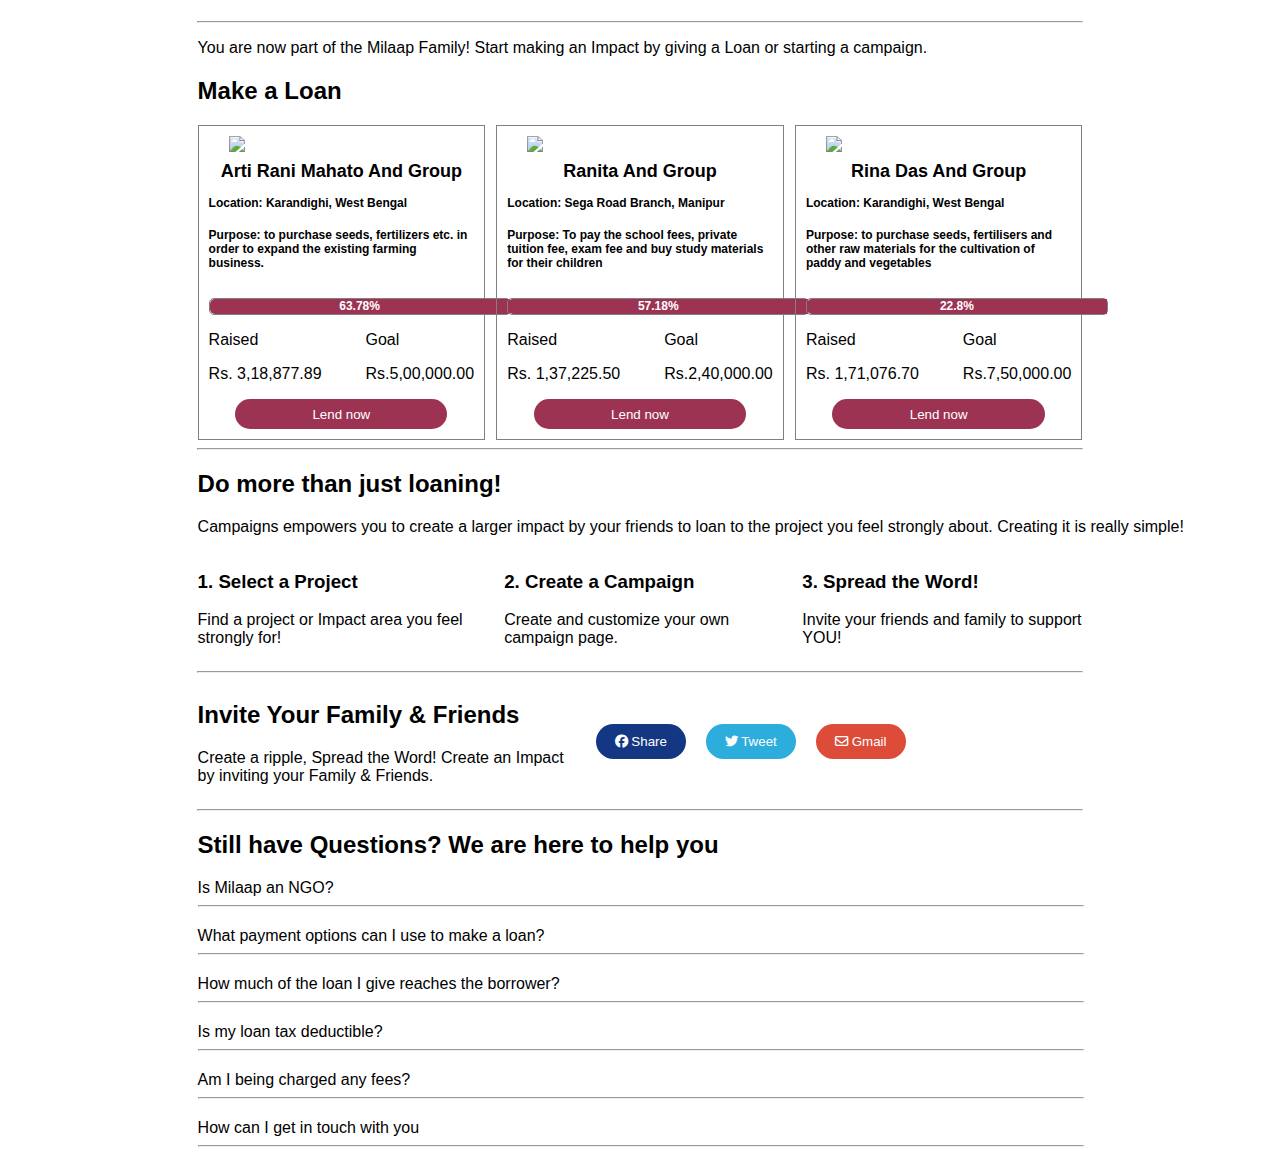
==== dashboard.html @ 0a9b15a9 "done" ====
<!DOCTYPE html>
<html lang="en">
<head>
    <meta charset="UTF-8">
    <meta http-equiv="X-UA-Compatible" content="IE=edge">
    <meta name="viewport" content="width=device-width, initial-scale=1.0">
    <title>Document</title>
    <link
      rel="stylesheet"
      type="text/css"
      href="https://cdnjs.cloudflare.com/ajax/libs/font-awesome/6.1.1/css/all.min.css"
    />
    <style>
        *{
            font-family: 'Gill Sans', 'Gill Sans MT', Calibri, 'Trebuchet MS', sans-serif;
        }
        .frst{
            margin-left: 15%;
        }
        #obj{
            width: 70%;
            margin: auto;
            display: flex;
            justify-content: space-between;
        }
        .con{
            width: 30%;
            border: 0.1px solid gray;
            padding: 10px;
        }
        .con>h4{
            margin-top: 5px;
            font-size: 18px;
            text-align: center;
        }
        .con>h6{
            margin-top: -10px;
            font-size: 12px;
        }
        .con img{
            margin-left: 20px;
        }
        .progress{
            width: 300px;
            height: 15px;
            margin: auto;
            border: 1px solid gray;
            border-radius: 5px;
        }
        #obj>.con:nth-child(1)>.progress>.progress-fill{
           /* width: 50%; */
           height: 100%;
           text-align: center;
           background-color: #9c3353 ;
           border-radius: 5px 0px 0px 5px;
           animation: anim 5s forwards;
        }
        #obj>.con:nth-child(2)>.progress>.progress-fill{
           /* width: 50%; */
           height: 100%;
           text-align: center;
           background-color: #9c3353 ;
           border-radius: 5px 0px 0px 5px;
           animation: ani 5s forwards;
        }
        #obj>.con:nth-child(3)>.progress>.progress-fill{
            height: 100%;
           text-align: center;
           background-color: #9c3353 ;
           border-radius: 5px 0px 0px 5px;
           animation: an 5s forwards;
        }
        
        #nm{
            font-size: 12px;
            font-weight: bold;
            color: white;
        }
        @keyframes anim{
            0%{
                width: 0%;
            }
            100%{
                width: 63%;
            }
        }
        @keyframes ani{
            0%{
                width: 0%;
            }
            100%{
                width: 57%;
            }
        }
        @keyframes an{
            0%{
                width: 0%;
            }
            100%{
                width: 22.8%;
            }
        }
        .progress-fill{
            margin-left: 0px;
        }
        .m_y{
            display: flex;
            justify-content: space-between;
        }
        .lnd{
            display: block;
            width: 80%;
            margin: auto;
            background-color: #9c3353;
            color: white;
            height: 30px;
            border-radius: 20px;
            border: none;
            cursor: pointer;
        }
        hr{
            width: 70%;
            color: gray;
        }
        #scnd{
            width: 70%;
            margin: auto;
            display: flex;
            justify-content: space-between;
        }
        #thrd{
            width: 70%;
            margin: auto;
            display: flex;
            justify-content: space-between;
            align-items: center;
        }
        #thrd>div:nth-child(1){
            width: 42%;
        }
        #thrd>div:nth-child(2){
            width: 55%;
        }
        #thrd>div:nth-child(2)>button{
            width: 90px;
            margin-right: 20px;
            padding-top: 10px;
            padding-bottom: 10px;
            border-radius: 20px;
            border: none;
            cursor: pointer;
        }
        #fafb{
            background-color: #133783 ;
            color: white;
        }
        #fat{
            background-color: #2daddc;
            color: white;
        }
        #fag{
            background-color: #dd4b39 ;
            color: white;
        }
        #frth{
            width: 70%;
            margin: auto;
        }
        #frth>a{
            display: block;
            text-decoration: none;
            color: black;
            margin-top: 20px;
        }
        #frth>a:hover{
            text-decoration: underline;
        }
        #frth>hr{
            width: 100%;
        }
        #frth>div{
            box-shadow: rgba(0, 0, 0, 0.1) 0px 4px 12px;
            margin-top: 20px;
            margin-bottom: 20px;
            display: none;
        }
        #frst>p{
            color: teal;
        }
        
    </style>
</head>
<body>
    <div class="frst">
        <h1 id="logged_prsn"></h1>
    </div>
    <hr>
    <div class="frst">
        <p>You are now part of the Milaap Family! Start making an Impact by giving a Loan or starting a campaign.</p>
        <h2>Make a Loan</h2>
    </div>
    <div id="obj">

    </div>
    <hr>
    <div class="frst">
        <h2>Do more than just loaning!</h2>
        <p>Campaigns empowers you to create a larger impact by your friends to loan to the project you feel strongly about. Creating it is really simple!</p>
    </div>
    <div id="scnd">
        <div>
            <h3>1. Select a Project</h3>
            <p>Find a project or Impact area you feel strongly for!</p>
        </div>
        <div>
            <h3>2. Create a Campaign</h3>
            <p>Create and customize your own campaign page.</p>
        </div>
        <div>
            <h3>3. Spread the Word!</h3>
            <p>Invite your friends and family to support YOU!</p>
        </div>
    </div>
    <hr>
    <div id="thrd">
        <div>
            <h2>Invite Your Family & Friends</h2>
            <p>Create a ripple, Spread the Word! Create an Impact by inviting your Family & Friends.</p>
        </div>
        <div>
            <button id="fafb"><i class="fa-brands fa-facebook"></i> Share</button><button id="fat"><i class="fa-brands fa-twitter"></i> Tweet</button><button id="fag"><i class="fa-regular fa-envelope"></i> Gmail</button>
        </div>
    </div>
    <hr>
    <div class="frst">
        <h2>Still have Questions? We are here to help you</h2>
    </div>
    <div id="frth">
        <a href="#fir_h" id="fir_a">Is Milaap an NGO?</a>
        <hr>
        <div id="fir_h">
            Milaap is not an NGO. We are a mission-driven, private limited company where social impact and self-sustainability are our primary goals. In order to scale Milaap and reach as many families as possible, we’ve raised capital & resources from social investors to fund our technology, field operations and other long-term expenditures. Our goal is to be a self-sustainable organization.
        </div>
        <a href="#fir_h" id="se_a">What payment options can I use to make a loan?</a>
        <hr>
        <div id="se_h">
            100%. To ensure that your entire loan amount reaches the end borrower, Milaap also absorbs the payment transaction charges (credit/debit card, net banking, PayPal, Stripe) on your loan payment.
        </div>
        <a href="#se_h" id="th_a">How much of the loan I give reaches the borrower?</a>
        <hr>
        <div id="th_h">
            100%. To ensure that your entire loan amount reaches the end borrower, Milaap also absorbs the payment transaction charges (credit/debit card, net banking, PayPal, Stripe) on your loan payment.
        </div>
        <a href="#th_h" id="fo_a">Is my loan tax deductible?</a>
        <hr>
        <div id="fo_h">
            Since the loans you make on Milaap are repaid by the borrowers, your loan is not tax deductible. Unlike charitable contributions where you make a donation (which can be tax deductible), Milaap accepts only loans made by you to deserving borrowers across India.
        </div>
        <a href="#fo_h" id="fi_a">Am I being charged any fees?</a>
        <hr>
        <div id="fi_h">
            Milaap does not charge lenders a fee to lenders. We even absorb transaction fees to ensure that lenders are able to create maximum impact with their loans . Milaap charges a 5% fee on the loans disbursed to its field partners, in order to cover a fraction of its operating costs. We’ve also raised funds from private individuals and institutions to sustain our operations. Learn more about them here
        </div>
        <a href="#fi_h" id="si_a">How can I get in touch with you</a>
        <hr>
        <div id="si_h">
            The fastest way to reach us is through Twitter or Facebook. Send a tweet to @milaapdotorg or post on our page – https://www.facebook.com/milaap
            For issues pertaining to loan payment, repayments and general queries, send an email to feedback [AT] milaap [DOT] org.
            You can also call us at + 91 9916174848 Monday – Friday 10AM to 7PM (IST).
        </div>
    </div>
    
</body>
</html>
<script>
    let data=[
        {
            img:"https://cimages.milaap.org/milaap/image/upload/c_fill,g_faces,h_176,w_282/v1656834689/production/images/loan/a029000000uOWxfAAG-IMG-20181015-WA0008_1656834687.jpg",
            title:"Arti Rani Mahato And Group",
            loc:"Location: Karandighi, West Bengal",
            purpose:"Purpose: to purchase seeds, fertilizers etc. in order to expand the existing farming business.",
            percent:"63.78%",
            Raised:"Rs. 3,18,877.89",
            goal:"Rs.5,00,000.00"

        },
        {
            img:"https://cimages.milaap.org/milaap/image/upload/c_fill,g_faces,h_176,w_282/v1660292014/production/images/loan/a020o0000182Ln2AAE-SAT2B01_1660292012.jpg",
            title:"Ranita And Group",
            loc:"Location: Sega Road Branch, Manipur",
            purpose:"Purpose: To pay the school fees, private tuition fee, exam fee and buy study materials for their children",
            percent:"57.18%",
            Raised:"Rs. 1,37,225.50",
            goal:"Rs.2,40,000.00"
        },
        {
            img:"https://cimages.milaap.org/milaap/image/upload/c_fill,g_faces,h_176,w_282/v1656735329/production/images/loan/a020o000011o3FYAAY-KarandighiBrJuiGroup_1656735328.jpg",
            title:"Rina Das And Group",
            loc:"Location: Karandighi, West Bengal",
            purpose:"Purpose: to purchase seeds, fertilisers and other raw materials for the cultivation of paddy and vegetables",
            percent:"22.8%",
            Raised:"Rs. 1,71,076.70",
            goal:"Rs.7,50,000.00"
        },

    ];

    append(data);

    function append(data){
        data.forEach((el)=>{
            let image=document.createElement("img");
            image.src=el.img;
            let title=document.createElement("h4");
            title.innerText=el.title;
            let loc=document.createElement("h6");
            loc.innerText=el.loc;
            let purpose=document.createElement("h6");
            purpose.innerText=el.purpose;
            let bar=document.createElement("div");
            bar.setAttribute("class","progress");
            let bar1=document.createElement("div");
            bar1.setAttribute("class","progress-fill");
            let bar2=document.createElement("div");
            bar2.innerHTML=el.percent
            bar2.setAttribute("id","nm");
            bar1.append(bar2);
            bar.append(bar1);
            let money=document.createElement("div");
            money.setAttribute("class","m_y");
            let raise=document.createElement("div");
            let gol=document.createElement("div");
            let r=document.createElement("p");
            r.innerText="Raised";
            let amt=document.createElement("p");
            amt.innerText=el.Raised
            let g=document.createElement("p");
            g.innerText="Goal";
            let gl=document.createElement("p");
            gl.innerText=el.goal
            raise.append(r,amt);
            gol.append(g,gl);
            money.append(raise,gol)
            let btn=document.createElement("button");
            btn.innerText="Lend now"
            btn.setAttribute("class","lnd")
            let box=document.createElement("div");
            box.setAttribute("class","con")
            box.append(image,title,loc,purpose,bar,money,btn);
            document.getElementById("obj").append(box);
        })
    };

    let loggeddata= JSON.parse(localStorage.getItem("succ")) || [];

    

    window.addEventListener("load",()=>{
       inputdata();
    })
    function inputdata(){
        let nam=document.getElementById("logged_prsn");
    for(let i in loggeddata){
        if(i==="name"){
            nam.innerText=`Welcome, ${loggeddata[i]}`
        }
    }
};

let div1=document.getElementById("fir_h");
let div2=document.getElementById("se_h");
let div3=document.getElementById("th_h");
let div4=document.getElementById("fo_h");
let div5=document.getElementById("fi_h");
let div6=document.getElementById("si_h");
let c=0;
let c2=0;
let c3=0;
let c4=0;
let c5=0;
let c6=0;
document.getElementById("fir_a").addEventListener("click",()=>{
    c++;
    if(c%2!==0){
        div1.style.display="block";
        div2.style.display="none";
        div3.style.display="none";
        div4.style.display="none";
        div5.style.display="none";
        div6.style.display="none";
    }else{
        div1.style.display="none";
    }   
});
document.getElementById("se_a").addEventListener("click",()=>{
    c2++;
    if(c2%2!==0){
        div1.style.display="none";
        div2.style.display="block";
        div2.style.transition="all 0.8sec"
        div3.style.display="none";
        div4.style.display="none";
        div5.style.display="none";
        div6.style.display="none";
    }else{
        div2.style.display="none";
    }   
});
document.getElementById("th_a").addEventListener("click",()=>{
    c3++;
    if(c3%2!==0){
        div1.style.display="none";
        div2.style.display="none";
        div3.style.display="block";
        div4.style.display="none";
        div5.style.display="none";
        div6.style.display="none";
    }else{
        div3.style.display="none";
    }   
});
document.getElementById("fo_a").addEventListener("click",()=>{
    c4++;
    if(c4%2!==0){
        div1.style.display="none";
        div2.style.display="none";
        div3.style.display="none";
        div4.style.display="block";
        div5.style.display="none";
        div6.style.display="none";
    }else{
        div4.style.display="none";
    }   
});
document.getElementById("fi_a").addEventListener("click",()=>{
    c5++;
    if(c5%2!==0){
        div1.style.display="none";
        div2.style.display="none";
        div3.style.display="none";
        div4.style.display="none";
        div5.style.display="block";
        div6.style.display="none";
    }else{
        div5.style.display="none";
    }   
});
document.getElementById("si_a").addEventListener("click",()=>{
    c6++;
    if(c6%2!==0){
        div1.style.display="none";
        div2.style.display="none";
        div3.style.display="none";
        div4.style.display="none";
        div5.style.display="none";
        div6.style.display="block";
    }else{
        div6.style.display="none";
    }   
})



</script>
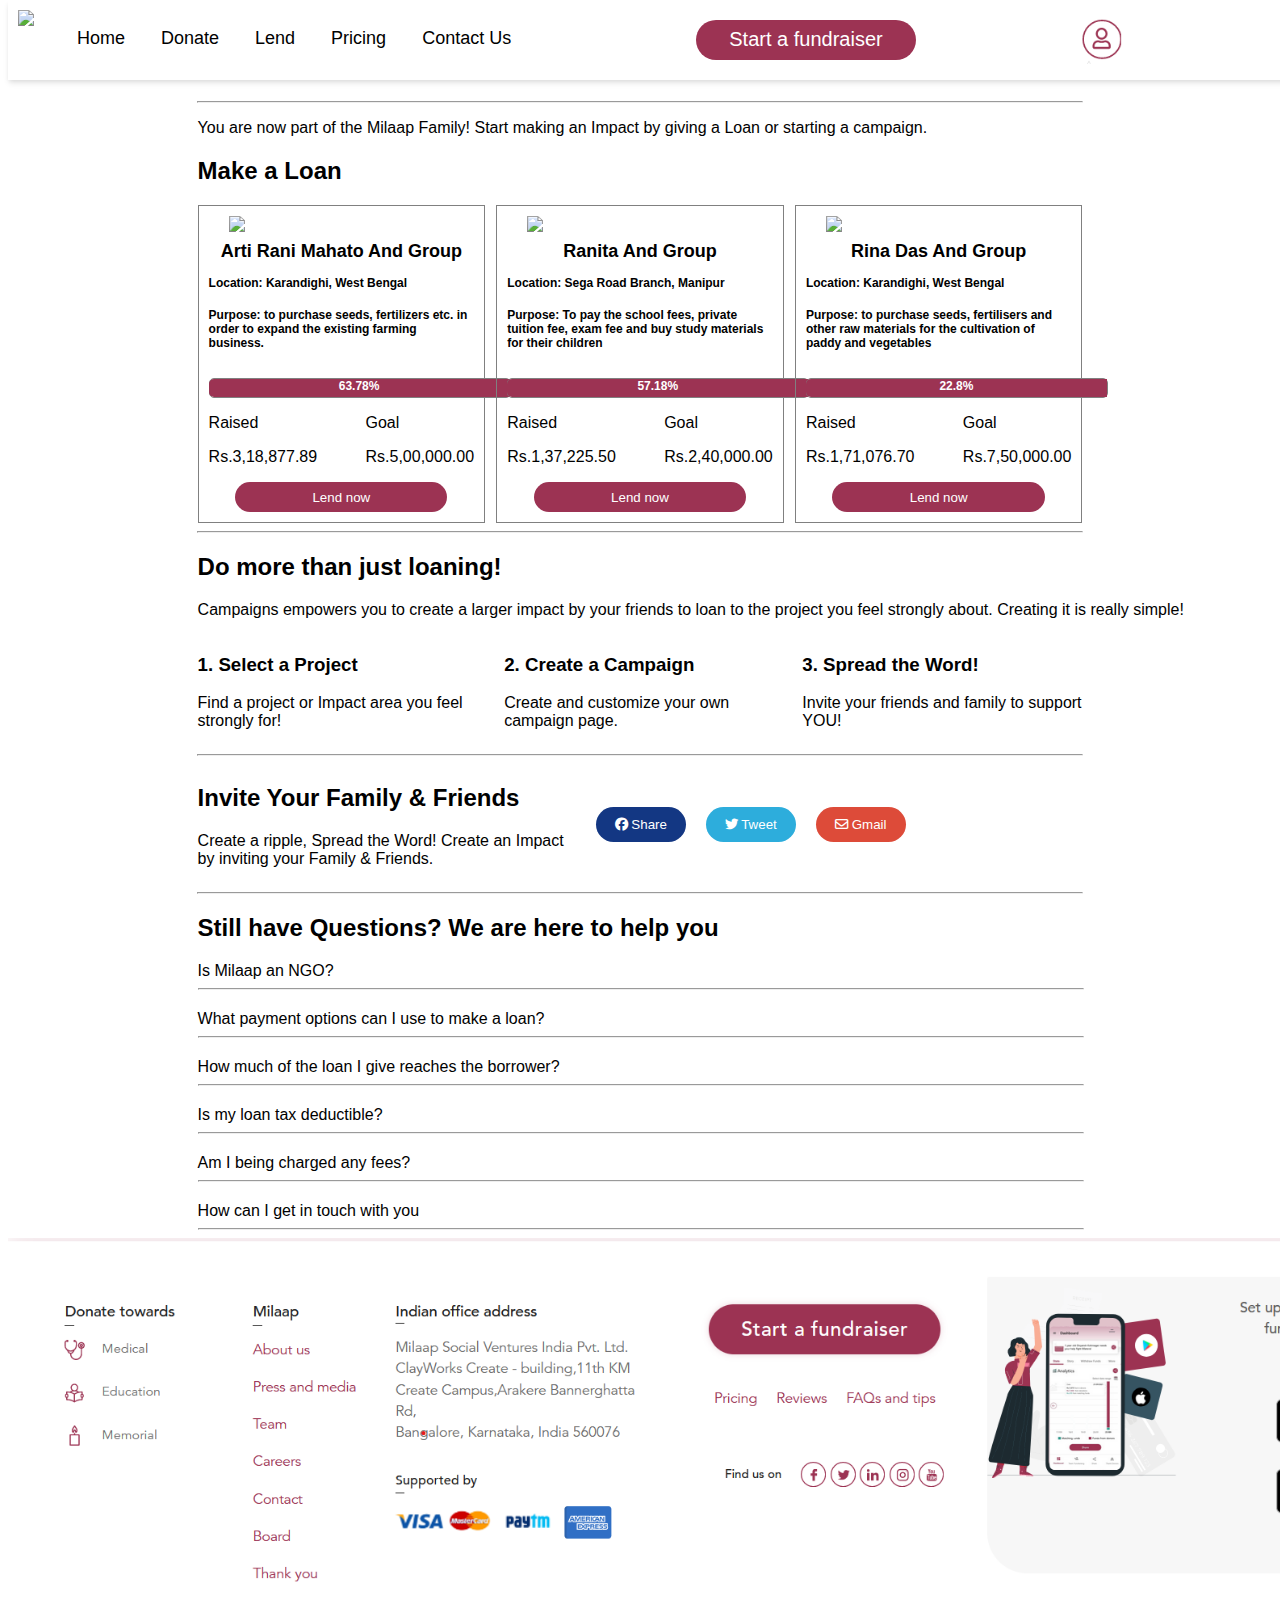
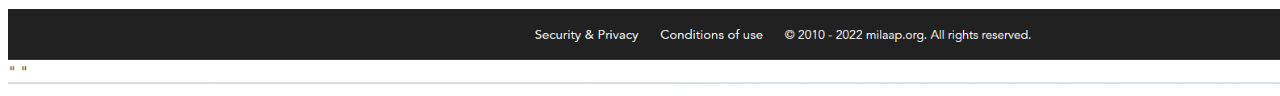
==== commit 133439db: "merge" ====
--- a/dashboard.html
+++ b/dashboard.html
@@ -1,113 +1,138 @@
 <!DOCTYPE html>
 <html lang="en">
+
 <head>
     <meta charset="UTF-8">
     <meta http-equiv="X-UA-Compatible" content="IE=edge">
     <meta name="viewport" content="width=device-width, initial-scale=1.0">
     <title>Document</title>
-    <link
-      rel="stylesheet"
-      type="text/css"
-      href="https://cdnjs.cloudflare.com/ajax/libs/font-awesome/6.1.1/css/all.min.css"
-    />
+    <link rel="stylesheet" href="./components/nav.css">
+    <link rel="stylesheet" type="text/css"
+        href="https://cdnjs.cloudflare.com/ajax/libs/font-awesome/6.1.1/css/all.min.css" />
     <style>
-        *{
+        * {
             font-family: 'Gill Sans', 'Gill Sans MT', Calibri, 'Trebuchet MS', sans-serif;
         }
-        .frst{
+
+        :root {
+            --my-end-width1: 50%;
+            --my-end-width2: 50%;
+            --my-end-width3: 90.5638261%;
+        }
+
+        .frst {
             margin-left: 15%;
         }
-        #obj{
+
+        #obj {
             width: 70%;
             margin: auto;
             display: flex;
             justify-content: space-between;
         }
-        .con{
+
+        .con {
             width: 30%;
             border: 0.1px solid gray;
             padding: 10px;
         }
-        .con>h4{
+
+        .con>h4 {
             margin-top: 5px;
             font-size: 18px;
             text-align: center;
         }
-        .con>h6{
+
+        .con>h6 {
             margin-top: -10px;
             font-size: 12px;
         }
-        .con img{
+
+        .con img {
             margin-left: 20px;
         }
-        .progress{
+
+        .progress {
             width: 300px;
-            height: 15px;
+            height: 18px;
             margin: auto;
             border: 1px solid gray;
             border-radius: 5px;
         }
-        #obj>.con:nth-child(1)>.progress>.progress-fill{
-           /* width: 50%; */
-           height: 100%;
-           text-align: center;
-           background-color: #9c3353 ;
-           border-radius: 5px 0px 0px 5px;
-           animation: anim 5s forwards;
-        }
-        #obj>.con:nth-child(2)>.progress>.progress-fill{
-           /* width: 50%; */
-           height: 100%;
-           text-align: center;
-           background-color: #9c3353 ;
-           border-radius: 5px 0px 0px 5px;
-           animation: ani 5s forwards;
-        }
-        #obj>.con:nth-child(3)>.progress>.progress-fill{
+
+        #obj>.con:nth-child(1)>.progress>.progress-fill {
+            /* width: 50%; */
             height: 100%;
-           text-align: center;
-           background-color: #9c3353 ;
-           border-radius: 5px 0px 0px 5px;
-           animation: an 5s forwards;
-        }
-        
-        #nm{
+            text-align: center;
+            background-color: #9c3353;
+            border-radius: 5px 0px 0px 5px;
+            animation: anim 5s forwards;
+        }
+
+        #obj>.con:nth-child(2)>.progress>.progress-fill {
+            /* width: 50%; */
+            height: 100%;
+            text-align: center;
+            background-color: #9c3353;
+            border-radius: 5px 0px 0px 5px;
+            animation: ani 5s forwards;
+        }
+
+        #obj>.con:nth-child(3)>.progress>.progress-fill {
+            height: 100%;
+            text-align: center;
+            background-color: #9c3353;
+            border-radius: 5px 0px 0px 5px;
+            animation: an 5s forwards;
+        }
+
+        #nm {
             font-size: 12px;
             font-weight: bold;
             color: white;
         }
-        @keyframes anim{
-            0%{
+
+        @keyframes anim {
+            0% {
                 width: 0%;
             }
-            100%{
-                width: 63%;
-            }
-        }
-        @keyframes ani{
-            0%{
+
+            100% {
+                width: var(--my-end-width1);
+            }
+        }
+
+        @keyframes ani {
+            0% {
                 width: 0%;
             }
-            100%{
-                width: 57%;
-            }
-        }
-        @keyframes an{
-            0%{
+
+            100% {
+                width: var(--my-end-width2);
+            }
+        }
+
+        @keyframes an {
+            0% {
                 width: 0%;
             }
-            100%{
-                width: 22.8%;
-            }
-        }
-        .progress-fill{
-            margin-left: 0px;
-        }
-        .m_y{
+
+            100% {
+                width: var(--my-end-width3);
+            }
+        }
+
+        .progress-fill {
+            margin-left: -1px;
+            align-items: center;
+        }
+
+        .m_y {
             display: flex;
             justify-content: space-between;
         }
-        .lnd{
+
+        .lnd {
             display: block;
             width: 80%;
             margin: auto;
@@ -118,30 +143,36 @@
             border: none;
             cursor: pointer;
         }
-        hr{
+
+        hr {
             width: 70%;
             color: gray;
         }
-        #scnd{
+
+        #scnd {
             width: 70%;
             margin: auto;
             display: flex;
             justify-content: space-between;
         }
-        #thrd{
+
+        #thrd {
             width: 70%;
             margin: auto;
             display: flex;
             justify-content: space-between;
             align-items: center;
         }
-        #thrd>div:nth-child(1){
+
+        #thrd>div:nth-child(1) {
             width: 42%;
         }
-        #thrd>div:nth-child(2){
+
+        #thrd>div:nth-child(2) {
             width: 55%;
         }
-        #thrd>div:nth-child(2)>button{
+
+        #thrd>div:nth-child(2)>button {
             width: 90px;
             margin-right: 20px;
             padding-top: 10px;
@@ -150,47 +181,58 @@
             border: none;
             cursor: pointer;
         }
-        #fafb{
-            background-color: #133783 ;
+
+        #fafb {
+            background-color: #133783;
             color: white;
         }
-        #fat{
+
+        #fat {
             background-color: #2daddc;
             color: white;
         }
-        #fag{
-            background-color: #dd4b39 ;
+
+        #fag {
+            background-color: #dd4b39;
             color: white;
         }
-        #frth{
+
+        #frth {
             width: 70%;
             margin: auto;
         }
-        #frth>a{
+
+        #frth>a {
             display: block;
             text-decoration: none;
             color: black;
             margin-top: 20px;
         }
-        #frth>a:hover{
+
+        #frth>a:hover {
             text-decoration: underline;
         }
-        #frth>hr{
+
+        #frth>hr {
             width: 100%;
         }
-        #frth>div{
+
+        #frth>div {
             box-shadow: rgba(0, 0, 0, 0.1) 0px 4px 12px;
             margin-top: 20px;
             margin-bottom: 20px;
+            padding: 30px 0px 30px 20px;
             display: none;
         }
-        #frst>p{
+
+        #frst>p {
             color: teal;
         }
-        
     </style>
 </head>
+
 <body>
+    <div id="nav"></div>
     <div class="frst">
         <h1 id="logged_prsn"></h1>
     </div>
@@ -205,7 +247,8 @@
     <hr>
     <div class="frst">
         <h2>Do more than just loaning!</h2>
-        <p>Campaigns empowers you to create a larger impact by your friends to loan to the project you feel strongly about. Creating it is really simple!</p>
+        <p>Campaigns empowers you to create a larger impact by your friends to loan to the project you feel strongly
+            about. Creating it is really simple!</p>
     </div>
     <div id="scnd">
         <div>
@@ -228,7 +271,9 @@
             <p>Create a ripple, Spread the Word! Create an Impact by inviting your Family & Friends.</p>
         </div>
         <div>
-            <button id="fafb"><i class="fa-brands fa-facebook"></i> Share</button><button id="fat"><i class="fa-brands fa-twitter"></i> Tweet</button><button id="fag"><i class="fa-regular fa-envelope"></i> Gmail</button>
+            <button id="fafb"><i class="fa-brands fa-facebook"></i> Share</button><button id="fat"><i
+                    class="fa-brands fa-twitter"></i> Tweet</button><button id="fag"><i
+                    class="fa-regular fa-envelope"></i> Gmail</button>
         </div>
     </div>
     <hr>
@@ -239,226 +284,285 @@
         <a href="#fir_h" id="fir_a">Is Milaap an NGO?</a>
         <hr>
         <div id="fir_h">
-            Milaap is not an NGO. We are a mission-driven, private limited company where social impact and self-sustainability are our primary goals. In order to scale Milaap and reach as many families as possible, we’ve raised capital & resources from social investors to fund our technology, field operations and other long-term expenditures. Our goal is to be a self-sustainable organization.
+            Milaap is not an NGO. We are a mission-driven, private limited company where social impact and
+            self-sustainability are our primary goals. In order to scale Milaap and reach as many families as possible,
+            we’ve raised capital & resources from social investors to fund our technology, field operations and other
+            long-term expenditures. Our goal is to be a self-sustainable organization.
         </div>
         <a href="#fir_h" id="se_a">What payment options can I use to make a loan?</a>
         <hr>
         <div id="se_h">
-            100%. To ensure that your entire loan amount reaches the end borrower, Milaap also absorbs the payment transaction charges (credit/debit card, net banking, PayPal, Stripe) on your loan payment.
+            100%. To ensure that your entire loan amount reaches the end borrower, Milaap also absorbs the payment
+            transaction charges (credit/debit card, net banking, PayPal, Stripe) on your loan payment.
         </div>
         <a href="#se_h" id="th_a">How much of the loan I give reaches the borrower?</a>
         <hr>
         <div id="th_h">
-            100%. To ensure that your entire loan amount reaches the end borrower, Milaap also absorbs the payment transaction charges (credit/debit card, net banking, PayPal, Stripe) on your loan payment.
+            100%. To ensure that your entire loan amount reaches the end borrower, Milaap also absorbs the payment
+            transaction charges (credit/debit card, net banking, PayPal, Stripe) on your loan payment.
         </div>
         <a href="#th_h" id="fo_a">Is my loan tax deductible?</a>
         <hr>
         <div id="fo_h">
-            Since the loans you make on Milaap are repaid by the borrowers, your loan is not tax deductible. Unlike charitable contributions where you make a donation (which can be tax deductible), Milaap accepts only loans made by you to deserving borrowers across India.
+            Since the loans you make on Milaap are repaid by the borrowers, your loan is not tax deductible. Unlike
+            charitable contributions where you make a donation (which can be tax deductible), Milaap accepts only loans
+            made by you to deserving borrowers across India.
         </div>
         <a href="#fo_h" id="fi_a">Am I being charged any fees?</a>
         <hr>
         <div id="fi_h">
-            Milaap does not charge lenders a fee to lenders. We even absorb transaction fees to ensure that lenders are able to create maximum impact with their loans . Milaap charges a 5% fee on the loans disbursed to its field partners, in order to cover a fraction of its operating costs. We’ve also raised funds from private individuals and institutions to sustain our operations. Learn more about them here
+            Milaap does not charge lenders a fee to lenders. We even absorb transaction fees to ensure that lenders are
+            able to create maximum impact with their loans . Milaap charges a 5% fee on the loans disbursed to its field
+            partners, in order to cover a fraction of its operating costs. We’ve also raised funds from private
+            individuals and institutions to sustain our operations. Learn more about them here
         </div>
         <a href="#fi_h" id="si_a">How can I get in touch with you</a>
         <hr>
         <div id="si_h">
-            The fastest way to reach us is through Twitter or Facebook. Send a tweet to @milaapdotorg or post on our page – https://www.facebook.com/milaap
-            For issues pertaining to loan payment, repayments and general queries, send an email to feedback [AT] milaap [DOT] org.
+            The fastest way to reach us is through Twitter or Facebook. Send a tweet to @milaapdotorg or post on our
+            page – https://www.facebook.com/milaap
+            For issues pertaining to loan payment, repayments and general queries, send an email to feedback [AT] milaap
+            [DOT] org.
             You can also call us at + 91 9916174848 Monday – Friday 10AM to 7PM (IST).
         </div>
     </div>
-    
+
+    <div id="footer"></div>
+
 </body>
+
 </html>
 <script>
-    let data=[
+
+    let data = [
         {
-            img:"https://cimages.milaap.org/milaap/image/upload/c_fill,g_faces,h_176,w_282/v1656834689/production/images/loan/a029000000uOWxfAAG-IMG-20181015-WA0008_1656834687.jpg",
-            title:"Arti Rani Mahato And Group",
-            loc:"Location: Karandighi, West Bengal",
-            purpose:"Purpose: to purchase seeds, fertilizers etc. in order to expand the existing farming business.",
-            percent:"63.78%",
-            Raised:"Rs. 3,18,877.89",
-            goal:"Rs.5,00,000.00"
+            img: "https://cimages.milaap.org/milaap/image/upload/c_fill,g_faces,h_176,w_282/v1656834689/production/images/loan/a029000000uOWxfAAG-IMG-20181015-WA0008_1656834687.jpg",
+            title: "Arti Rani Mahato And Group",
+            loc: "Location: Karandighi, West Bengal",
+            purpose: "Purpose: to purchase seeds, fertilizers etc. in order to expand the existing farming business.",
+            percent: "63.78%",
+            Raised: "3,18,877.89",
+            goal: "5,00,000.00"
 
         },
         {
-            img:"https://cimages.milaap.org/milaap/image/upload/c_fill,g_faces,h_176,w_282/v1660292014/production/images/loan/a020o0000182Ln2AAE-SAT2B01_1660292012.jpg",
-            title:"Ranita And Group",
-            loc:"Location: Sega Road Branch, Manipur",
-            purpose:"Purpose: To pay the school fees, private tuition fee, exam fee and buy study materials for their children",
-            percent:"57.18%",
-            Raised:"Rs. 1,37,225.50",
-            goal:"Rs.2,40,000.00"
+            img: "https://cimages.milaap.org/milaap/image/upload/c_fill,g_faces,h_176,w_282/v1660292014/production/images/loan/a020o0000182Ln2AAE-SAT2B01_1660292012.jpg",
+            title: "Ranita And Group",
+            loc: "Location: Sega Road Branch, Manipur",
+            purpose: "Purpose: To pay the school fees, private tuition fee, exam fee and buy study materials for their children",
+            percent: "57.18%",
+            Raised: "1,37,225.50",
+            goal: "2,40,000.00"
         },
         {
-            img:"https://cimages.milaap.org/milaap/image/upload/c_fill,g_faces,h_176,w_282/v1656735329/production/images/loan/a020o000011o3FYAAY-KarandighiBrJuiGroup_1656735328.jpg",
-            title:"Rina Das And Group",
-            loc:"Location: Karandighi, West Bengal",
-            purpose:"Purpose: to purchase seeds, fertilisers and other raw materials for the cultivation of paddy and vegetables",
-            percent:"22.8%",
-            Raised:"Rs. 1,71,076.70",
-            goal:"Rs.7,50,000.00"
+            img: "https://cimages.milaap.org/milaap/image/upload/c_fill,g_faces,h_176,w_282/v1656735329/production/images/loan/a020o000011o3FYAAY-KarandighiBrJuiGroup_1656735328.jpg",
+            title: "Rina Das And Group",
+            loc: "Location: Karandighi, West Bengal",
+            purpose: "Purpose: to purchase seeds, fertilisers and other raw materials for the cultivation of paddy and vegetables",
+            percent: "22.8%",
+            Raised: "1,71,076.70",
+            goal: "7,50,000.00"
         },
 
     ];
 
+    let xx = 0;
+    let xy = 0;
+    let xz = 0;
+    for (let i = 0; i < data.length; i++) {
+        let a = data[0].Raised.split(",").join("");
+        let b = data[0].goal.split(",").join("");
+        let n1 = ((a / b) * 100)
+        let r1 = n1.toFixed(2);
+        xx = r1
+        let c = data[1].Raised.split(",").join("");
+        let d = data[1].goal.split(",").join("");
+        let n2 = ((c / d) * 100)
+        let r2 = n2.toFixed(2);
+        xy = r2;
+        let e = data[2].Raised.split(",").join("");
+        let f = data[2].goal.split(",").join("");
+        let n3 = ((e / f) * 100)
+        let r3 = n3.toFixed(2);
+        xz = r3;
+    }
+
     append(data);
 
-    function append(data){
-        data.forEach((el)=>{
-            let image=document.createElement("img");
-            image.src=el.img;
-            let title=document.createElement("h4");
-            title.innerText=el.title;
-            let loc=document.createElement("h6");
-            loc.innerText=el.loc;
-            let purpose=document.createElement("h6");
-            purpose.innerText=el.purpose;
-            let bar=document.createElement("div");
-            bar.setAttribute("class","progress");
-            let bar1=document.createElement("div");
-            bar1.setAttribute("class","progress-fill");
-            let bar2=document.createElement("div");
-            bar2.innerHTML=el.percent
-            bar2.setAttribute("id","nm");
+    function append(data) {
+        data.forEach((el) => {
+            let image = document.createElement("img");
+            image.src = el.img;
+            let title = document.createElement("h4");
+            title.innerText = el.title;
+            let loc = document.createElement("h6");
+            loc.innerText = el.loc;
+            let purpose = document.createElement("h6");
+            purpose.innerText = el.purpose;
+            let bar = document.createElement("div");
+            bar.setAttribute("class", "progress");
+            let bar1 = document.createElement("div");
+            bar1.setAttribute("class", "progress-fill");
+            let bar2 = document.createElement("div");
+            bar2.innerHTML = el.percent
+            bar2.setAttribute("id", "nm");
             bar1.append(bar2);
             bar.append(bar1);
-            let money=document.createElement("div");
-            money.setAttribute("class","m_y");
-            let raise=document.createElement("div");
-            let gol=document.createElement("div");
-            let r=document.createElement("p");
-            r.innerText="Raised";
-            let amt=document.createElement("p");
-            amt.innerText=el.Raised
-            let g=document.createElement("p");
-            g.innerText="Goal";
-            let gl=document.createElement("p");
-            gl.innerText=el.goal
-            raise.append(r,amt);
-            gol.append(g,gl);
-            money.append(raise,gol)
-            let btn=document.createElement("button");
-            btn.innerText="Lend now"
-            btn.setAttribute("class","lnd")
-            let box=document.createElement("div");
-            box.setAttribute("class","con")
-            box.append(image,title,loc,purpose,bar,money,btn);
+            let money = document.createElement("div");
+            money.setAttribute("class", "m_y");
+            let raise = document.createElement("div");
+            let gol = document.createElement("div");
+            let r = document.createElement("p");
+            r.innerText = "Raised";
+            let amt = document.createElement("p");
+            amt.innerText = "Rs." + el.Raised
+            let g = document.createElement("p");
+            g.innerText = "Goal";
+            let gl = document.createElement("p");
+            gl.innerText = "Rs." + el.goal
+            raise.append(r, amt);
+            gol.append(g, gl);
+            money.append(raise, gol)
+            let btn = document.createElement("button");
+            btn.innerText = "Lend now"
+            btn.addEventListener("click",function(){
+                window.location.href="lend.html"
+            })
+            btn.setAttribute("class", "lnd")
+            let box = document.createElement("div");
+            box.setAttribute("class", "con")
+            box.append(image, title, loc, purpose, bar, money, btn);
             document.getElementById("obj").append(box);
+
         })
     };
 
-    let loggeddata= JSON.parse(localStorage.getItem("succ")) || [];
-
-    
-
-    window.addEventListener("load",()=>{
-       inputdata();
+    let loggeddata = JSON.parse(localStorage.getItem("succ")) || [];
+
+
+
+    window.addEventListener("load", () => {
+        inputdata();
     })
-    function inputdata(){
-        let nam=document.getElementById("logged_prsn");
-    for(let i in loggeddata){
-        if(i==="name"){
-            nam.innerText=`Welcome, ${loggeddata[i]}`
-        }
-    }
-};
-
-let div1=document.getElementById("fir_h");
-let div2=document.getElementById("se_h");
-let div3=document.getElementById("th_h");
-let div4=document.getElementById("fo_h");
-let div5=document.getElementById("fi_h");
-let div6=document.getElementById("si_h");
-let c=0;
-let c2=0;
-let c3=0;
-let c4=0;
-let c5=0;
-let c6=0;
-document.getElementById("fir_a").addEventListener("click",()=>{
-    c++;
-    if(c%2!==0){
-        div1.style.display="block";
-        div2.style.display="none";
-        div3.style.display="none";
-        div4.style.display="none";
-        div5.style.display="none";
-        div6.style.display="none";
-    }else{
-        div1.style.display="none";
-    }   
-});
-document.getElementById("se_a").addEventListener("click",()=>{
-    c2++;
-    if(c2%2!==0){
-        div1.style.display="none";
-        div2.style.display="block";
-        div2.style.transition="all 0.8sec"
-        div3.style.display="none";
-        div4.style.display="none";
-        div5.style.display="none";
-        div6.style.display="none";
-    }else{
-        div2.style.display="none";
-    }   
-});
-document.getElementById("th_a").addEventListener("click",()=>{
-    c3++;
-    if(c3%2!==0){
-        div1.style.display="none";
-        div2.style.display="none";
-        div3.style.display="block";
-        div4.style.display="none";
-        div5.style.display="none";
-        div6.style.display="none";
-    }else{
-        div3.style.display="none";
-    }   
-});
-document.getElementById("fo_a").addEventListener("click",()=>{
-    c4++;
-    if(c4%2!==0){
-        div1.style.display="none";
-        div2.style.display="none";
-        div3.style.display="none";
-        div4.style.display="block";
-        div5.style.display="none";
-        div6.style.display="none";
-    }else{
-        div4.style.display="none";
-    }   
-});
-document.getElementById("fi_a").addEventListener("click",()=>{
-    c5++;
-    if(c5%2!==0){
-        div1.style.display="none";
-        div2.style.display="none";
-        div3.style.display="none";
-        div4.style.display="none";
-        div5.style.display="block";
-        div6.style.display="none";
-    }else{
-        div5.style.display="none";
-    }   
-});
-document.getElementById("si_a").addEventListener("click",()=>{
-    c6++;
-    if(c6%2!==0){
-        div1.style.display="none";
-        div2.style.display="none";
-        div3.style.display="none";
-        div4.style.display="none";
-        div5.style.display="none";
-        div6.style.display="block";
-    }else{
-        div6.style.display="none";
-    }   
-})
-
-
-
+    function inputdata() {
+        let nam = document.getElementById("logged_prsn");
+        for (let i in loggeddata) {
+            if (i === "name") {
+                nam.innerText = `Welcome, ${loggeddata[i]}`
+            }
+        }
+    };
+
+    let div1 = document.getElementById("fir_h");
+    let div2 = document.getElementById("se_h");
+    let div3 = document.getElementById("th_h");
+    let div4 = document.getElementById("fo_h");
+    let div5 = document.getElementById("fi_h");
+    let div6 = document.getElementById("si_h");
+    let c = 0;
+    let c2 = 0;
+    let c3 = 0;
+    let c4 = 0;
+    let c5 = 0;
+    let c6 = 0;
+    document.getElementById("fir_a").addEventListener("click", () => {
+        c++;
+        if (c % 2 !== 0) {
+            div1.style.display = "block";
+            div2.style.display = "none";
+            div3.style.display = "none";
+            div4.style.display = "none";
+            div5.style.display = "none";
+            div6.style.display = "none";
+        } else {
+            div1.style.display = "none";
+        }
+    });
+    document.getElementById("se_a").addEventListener("click", () => {
+        c2++;
+        if (c2 % 2 !== 0) {
+            div1.style.display = "none";
+            div2.style.display = "block";
+            div2.style.transition = "all 0.8sec"
+            div3.style.display = "none";
+            div4.style.display = "none";
+            div5.style.display = "none";
+            div6.style.display = "none";
+        } else {
+            div2.style.display = "none";
+        }
+    });
+    document.getElementById("th_a").addEventListener("click", () => {
+        c3++;
+        if (c3 % 2 !== 0) {
+            div1.style.display = "none";
+            div2.style.display = "none";
+            div3.style.display = "block";
+            div4.style.display = "none";
+            div5.style.display = "none";
+            div6.style.display = "none";
+        } else {
+            div3.style.display = "none";
+        }
+    });
+    document.getElementById("fo_a").addEventListener("click", () => {
+        c4++;
+        if (c4 % 2 !== 0) {
+            div1.style.display = "none";
+            div2.style.display = "none";
+            div3.style.display = "none";
+            div4.style.display = "block";
+            div5.style.display = "none";
+            div6.style.display = "none";
+        } else {
+            div4.style.display = "none";
+        }
+    });
+    document.getElementById("fi_a").addEventListener("click", () => {
+        c5++;
+        if (c5 % 2 !== 0) {
+            div1.style.display = "none";
+            div2.style.display = "none";
+            div3.style.display = "none";
+            div4.style.display = "none";
+            div5.style.display = "block";
+            div6.style.display = "none";
+        } else {
+            div5.style.display = "none";
+        }
+    });
+    document.getElementById("si_a").addEventListener("click", () => {
+        c6++;
+        if (c6 % 2 !== 0) {
+            div1.style.display = "none";
+            div2.style.display = "none";
+            div3.style.display = "none";
+            div4.style.display = "none";
+            div5.style.display = "none";
+            div6.style.display = "block";
+        } else {
+            div6.style.display = "none";
+        }
+    });
+
+
+    console.log(xx, xy, xz)
+    document.documentElement.style
+        .setProperty('--my-end-width1', `${xx}%`);
+
+    document.documentElement.style
+        .setProperty('--my-end-width2', `${xy}%`);
+
+    document.documentElement.style
+        .setProperty('--my-end-width3', `${xz}%`);
+
+
+
+</script>
+<script type="module" src="./components/nav_fun.js"></script>
+
+<script type="module">
+    import footer from "./components/footer.js"
+    document.getElementById("footer").innerHTML=footer()
+    console.log(footer)
 </script>--- a/components/nav.css
+++ b/components/nav.css
@@ -0,0 +1,125 @@
+#nav_front {
+        display: flex;
+        /* border: 1px solid blue; */
+        color: #212121;
+        background-color: #FFFFFF;
+        width: 50%;
+        margin-left: 20px;
+
+
+}
+
+#nav_logo {
+        width: 110px;
+}
+
+.nav_divs {
+        width: fit-content;
+        /* border: 1px solid red; */
+        margin: 5px;
+        margin-top: 0px;
+        margin-bottom: 0px;
+
+        padding: 8px;
+        font-size: 16px;
+        text-align: center;
+
+
+
+}
+
+.nav_divs a {
+        width: fit-content;
+        display: block;
+        margin-left: 10px;
+        margin-top: 10px;
+        /* border: 1px solid yellow; */
+        font-size: 18px;
+        font-weight: lighter;
+        text-decoration: none;
+        color: black;
+
+}
+
+.nav_divs:hover {
+        background-color: #9C3353;
+        color: white;
+       text-decoration: none;
+
+}
+
+#nav {
+        display: flex;
+        padding: 10px;
+        /* border: 1px solid black; */
+        margin-top: -8px;
+        box-shadow: rgba(0, 0, 0, 0.1) 0px 4px 6px -1px, rgba(0, 0, 0, 0.06) 0px 2px 4px -1px;
+        height: 60px;
+        background-color: white;
+        width: 100%;
+        position: sticky;
+        
+
+}
+
+#start_fund {
+
+        border-radius: 20px;
+        font-size: 20px;
+        background-color: #9C3353;
+        color: white;
+        height: 40px;
+        width: 220px;
+        text-align: center;
+        margin-top: 10px;
+        margin-left: 10px;
+
+
+}
+
+#start_fund a {
+        display: block;
+        margin-top: 8px;
+        text-decoration: none;
+        color: #FFFFFF;
+        /* border: 1px solid red; */
+}
+#profile img{
+        display: block;
+        /* border: 1px solid blue; */
+        margin-left: 160px;
+        width: 50px;
+}
+
+.profile_name{
+        
+        padding: 10px;
+        padding-top: -13px;
+        display: block;
+       
+        text-align: center;
+        margin-left: 160px;
+}
+.main2{
+        
+        box-shadow: rgba(0, 0, 0, 0.1) 0px 4px 6px -1px, rgba(0, 0, 0, 0.06) 0px 2px 4px -1px;
+
+        margin-top: 90px;
+        width: 190px;
+        display: block;
+        text-align: center;
+       
+        font-size: 14px;
+        color:grey;
+        margin-left: -100px;
+        position: fixed;
+}
+.main2 h3 a{
+        font-weight:lighter;
+      text-decoration: none;
+         font-size: 14px;
+        color:grey;
+       
+
+        
+} 
